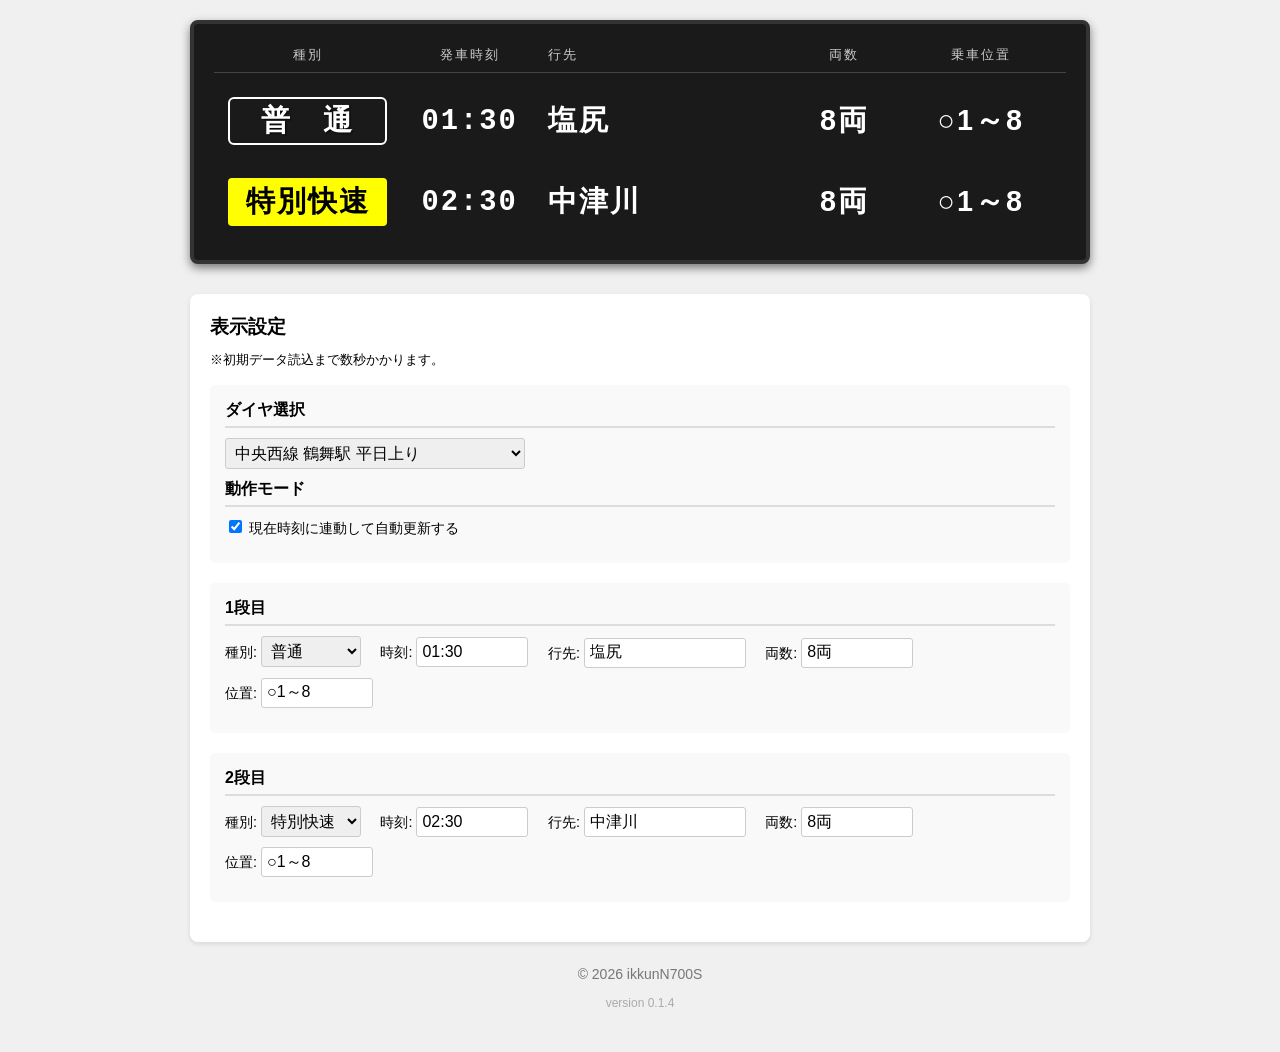
==== index.html @ a9fba711 "ファビコン追加" ====
<!DOCTYPE html>
<html lang="ja">
<head>
    <meta charset="UTF-8">
    <meta name="viewport" content="width=900">
    <link rel="icon" type="image/svg+xml" href="./images/favicon/favicon.svg">
    <link rel="apple-touch-icon" sizes="180x180" href="./images/favicon/apple-touch-icon-180x180.png">
    <link rel="icon" type="image/png" sizes="256x256" href="./images/favicon/android-chrome-256x256.png">
    <title>駅ホーム発車標シミュレータ</title>
    <link rel="stylesheet" href="style.css">
</head>
<body>
    <div class="container">
        <div class="display-board">
            <div class="board-header">
                <span class="col-type">種別</span>
                <span class="col-time">発車時刻</span>
                <span class="col-dest">行先</span>
                <span class="col-cars">両数</span>
                <span class="col-pos">乗車位置</span>
            </div>
            
            <div class="board-row">
                <span class="col-type"><div id="disp-type-1" class="type-box"></div></span>
                <span class="col-time" id="disp-time-1"></span>
                <span class="col-dest">
                    <span id="disp-dest-1" class="dest-text"></span>
                </span>
                <span class="col-cars" id="disp-cars-1"></span>
                <span class="col-pos" id="disp-pos-1"></span>
            </div>

            <div class="board-row">
                <span class="col-type"><div id="disp-type-2" class="type-box"></div></span>
                <span class="col-time" id="disp-time-2"></span>
                <span class="col-dest">
                    <span id="disp-dest-2" class="dest-text"></span>
                </span>
                <span class="col-cars" id="disp-cars-2"></span>
                <span class="col-pos" id="disp-pos-2"></span>
            </div>
        </div>

        <div class="controls">
            <h3>表示設定</h3>
            <p><small>※初期データ読込まで数秒かかります。</small></p>
            
            <div class="control-row">
                <h4>ダイヤ選択</h4>
                <select id="schedule-selector">
                    <option value="chuo_nagoya_weekday_d">中央西線 名古屋駅 平日下り</option>
                    <option value="chuo_nagoya_holiday_d">中央西線 名古屋駅 休日下り</option>
                    <option value="chuo_tsurumai_weekday_d">中央西線 鶴舞駅 平日下り</option>
                    <option value="chuo_tsurumai_holiday_d">中央西線 鶴舞駅 休日下り</option>
                    <option value="chuo_tsurumai_weekday_u" selected>中央西線 鶴舞駅 平日上り</option>
                    <option value="chuo_tsurumai_holiday_u">中央西線 鶴舞駅 休日上り</option>
                    <option value="subway_tsurumai_weekday_t">地下鉄 鶴舞駅 平日 豊田市方面</option>
                    <option value="subway_tsurumai_holiday_t">地下鉄 鶴舞駅 休日 豊田市方面</option>
                    <option value="subway_shiogama_weekday_k">地下鉄 塩釜口駅 平日 上小田井方面</option>
                    <option value="subway_shiogama_holiday_k">地下鉄 塩釜口駅 休日 上小田井方面</option>
                </select>

                <h4>動作モード</h4>
                <label>
                    <input type="checkbox" id="auto-update-toggle" checked>
                    現在時刻に連動して自動更新する
                </label>
            </div>

            <div class="control-row">
                <h4>1段目</h4>
                <label>種別: 
                    <select id="input-type-1">
                        <option value="local">普通</option>
                        <option value="semirapid">区間快速</option>
                        <option value="rapid">快速</option>
                        <option value="newrapid">新快速</option>
                        <option value="specialrapid">特別快速</option>
                    </select>
                </label>
                <label>時刻: <input type="text" id="input-time-1" value=""></label>
                <label>行先: <input type="text" id="input-dest-1" value=""></label>
                <label>両数: <input type="text" id="input-cars-1" value=""></label>
                <label>位置: <input type="text" id="input-pos-1" value=""></label>
            </div>

            <div class="control-row">
                <h4>2段目</h4>
                <label>種別: 
                    <select id="input-type-2">
                        <option value="local">普通</option>
                        <option value="semirapid">区間快速</option>
                        <option value="rapid">快速</option>
                        <option value="newrapid">新快速</option>
                        <option value="specialrapid">特別快速</option>
                    </select>
                </label>
                <label>時刻: <input type="text" id="input-time-2" value=""></label>
                <label>行先: <input type="text" id="input-dest-2" value=""></label>
                <label>両数: <input type="text" id="input-cars-2" value=""></label>
                <label>位置: <input type="text" id="input-pos-2" value=""></label>
            </div>
        </div>
    </div>

    <footer>
        <p>&copy; 2026 ikkunN700S</p>
        <p id="site-version"></p>
    </footer>

    <script src="script.js"></script>
    <script src="version.js"></script>
</body>
</html>
---- style.css ----
body {
    font-family: "Hiragino Kaku Gothic ProN", "Meiryo", sans-serif;
    background-color: #f0f0f0;
    margin: 0;
    padding: 20px;
}

.container {
    width: 900px;
    margin: 0 auto;
}

/* 発車標ディスプレイのスタイル */
.display-board {
    background-color: #1a1a1a;
    color: #ffffff;
    padding: 15px 20px;
    border-radius: 8px;
    border: 4px solid #333;
    box-shadow: 0 4px 10px rgba(0, 0, 0, 0.5);
    margin-bottom: 30px;
    letter-spacing: 2px;
}

/* ヘッダーとデータ行の共通グリッドレイアウト */
.board-header,
.board-row {
    display: flex;
    align-items: center;
    padding: 8px 0;
}

.board-header {
    font-size: 0.8rem;
    color: #cccccc;
    border-bottom: 1px solid #444;
    margin-bottom: 10px;
}

.board-row {
    font-size: 1.8rem;
    font-weight: bold;
    margin-bottom: 5px;
    padding: 8px 0;
    height: 60px;
    /* 高さを固定 */
}

/* 行先カラムの設定 */
.col-dest {
    width: 30%;
    text-align: left;
    padding: 0 10px;
    box-sizing: border-box;
    overflow: hidden;
    /* はみ出しを隠す */
    white-space: nowrap;
    /* 改行禁止 */
    display: flex;
    align-items: center;
}

/* 駅名テキスト自体 */
.dest-text {
    display: inline-block;
    white-space: nowrap;
    transform-origin: left center;
    /* 左端を基準に縮小 */
    transition: transform 0.1s ease-out;
    /* 変化を少し滑らかに */
}

/* その他のカラム幅（微調整） */
.col-type {
    width: 22%;
    text-align: center;
}

.col-time {
    width: 16%;
    text-align: center;
    font-family: monospace;
}

.col-cars {
    width: 12%;
    text-align: center;
}

.col-pos {
    width: 20%;
    text-align: center;
}

/* 種別ボックスのスタイル */
.type-box {
    display: inline-block;
    padding: 2px 10px;
    width: 85%;
    text-shadow: 1px 1px 2px rgba(0, 0, 0, 0.8);
    text-align: center;
    box-sizing: border-box; /* 枠線を含めて幅を計算させる（ガタつき防止） */
    border: 2px solid transparent; /* 普段は透明な枠線を確保しておく（ガタつき防止） */
    border-radius: 4px; /* 基本の角丸 */
}

/* 種別ごとの背景色（JR東海準拠の近似色） */
/* 普通: 灰 */
.type-local {
    background-color: #1a1a1a;
    color: #fff;
    border-color: #ffffff; /* 白の枠線を表示 */
    border-radius: 6px; /* 普通だけ少し角丸を強めにする */
}

/* 区間快速: 緑 */
.type-semirapid {
    background-color: #00cc44;
    color: #fff;
}

/* 快速: 青 */
.type-rapid {
    background-color: #0052cc;
    color: #fff;
}

/* 新快速: オレンジ */
.type-newrapid {
    background-color: #ff4400;
    color: #fff;
}

/* 特別快速: 黄色 */
.type-specialrapid {
    background-color: #ffff00ff;
    color: #000;
    text-shadow: none;
}


/* 入力フォームのスタイル */
.controls {
    background-color: #ffffff;
    padding: 20px;
    border-radius: 8px;
    box-shadow: 0 2px 5px rgba(0, 0, 0, 0.1);
}

.controls h3 {
    margin-top: 0;
    margin-bottom: 10px;
}

.controls p {
    margin-top: 0;
}

.control-row {
    margin-bottom: 20px;
    padding: 15px;
    background-color: #f9f9f9;
    border-radius: 5px;
}

.control-row h4 {
    margin-top: 0;
    margin-bottom: 10px;
    border-bottom: 2px solid #ddd;
    padding-bottom: 5px;
}

label {
    display: inline-block;
    margin-right: 15px;
    margin-bottom: 10px;
    font-size: 0.9rem;
}

input[type="text"],
select {
    padding: 5px;
    font-size: 1rem;
    border: 1px solid #ccc;
    border-radius: 3px;
    width: 100px;
}

#schedule-selector {
    width: 300px;
    margin-bottom: 10px;
}

input[id^="input-dest"] {
    width: 150px;
}

footer {
    text-align: center;
    padding: 10px;
    font-size: 14px;
    color: #777;
}

footer #site-version {
    font-size: 12px;
    color: #aaa;
    margin-top: 4px;
}
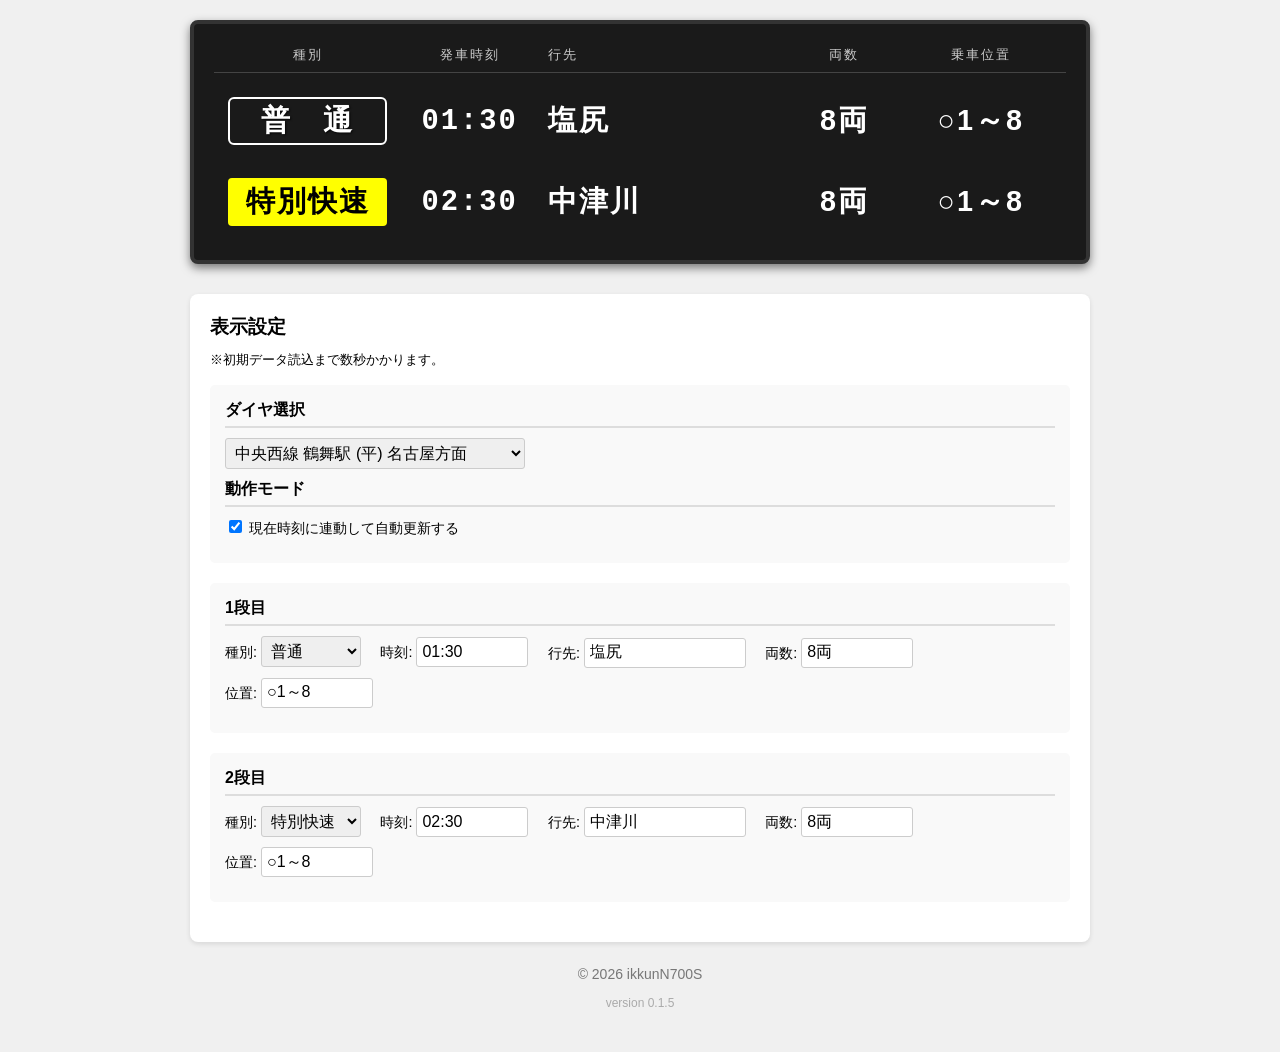
==== commit 66873ca2: "中央線金山対応、ダイアログ表示改善" ====
--- a/index.html
+++ b/index.html
@@ -48,16 +48,22 @@
             <div class="control-row">
                 <h4>ダイヤ選択</h4>
                 <select id="schedule-selector">
-                    <option value="chuo_nagoya_weekday_d">中央西線 名古屋駅 平日下り</option>
-                    <option value="chuo_nagoya_holiday_d">中央西線 名古屋駅 休日下り</option>
-                    <option value="chuo_tsurumai_weekday_d">中央西線 鶴舞駅 平日下り</option>
-                    <option value="chuo_tsurumai_holiday_d">中央西線 鶴舞駅 休日下り</option>
-                    <option value="chuo_tsurumai_weekday_u" selected>中央西線 鶴舞駅 平日上り</option>
-                    <option value="chuo_tsurumai_holiday_u">中央西線 鶴舞駅 休日上り</option>
-                    <option value="subway_tsurumai_weekday_t">地下鉄 鶴舞駅 平日 豊田市方面</option>
-                    <option value="subway_tsurumai_holiday_t">地下鉄 鶴舞駅 休日 豊田市方面</option>
-                    <option value="subway_shiogama_weekday_k">地下鉄 塩釜口駅 平日 上小田井方面</option>
-                    <option value="subway_shiogama_holiday_k">地下鉄 塩釜口駅 休日 上小田井方面</option>
+                    <option value="chuo_nagoya_weekday_d">中央西線 名古屋駅 (平) 中津川方面</option>
+                    <option value="chuo_nagoya_holiday_d">中央西線 名古屋駅 (休) 中津川方面</option>
+
+                    <option value="chuo_kanayama_weekday_d">中央西線 金山駅 (平) 中津川方面</option>
+                    <option value="chuo_kanayama_holiday_d">中央西線 金山駅 (休) 中津川方面</option>
+
+                    <option value="chuo_tsurumai_weekday_d">中央西線 鶴舞駅 (平) 中津川方面</option>
+                    <option value="chuo_tsurumai_holiday_d">中央西線 鶴舞駅 (休) 中津川方面</option>
+                    <option value="chuo_tsurumai_weekday_u" selected>中央西線 鶴舞駅 (平) 名古屋方面</option>
+                    <option value="chuo_tsurumai_holiday_u">中央西線 鶴舞駅 (休) 名古屋方面</option>
+
+                    <option value="subway_tsurumai_weekday_t">地下鉄 鶴舞駅 (平) 豊田市方面</option>
+                    <option value="subway_tsurumai_holiday_t">地下鉄 鶴舞駅 (休) 豊田市方面</option>
+
+                    <option value="subway_shiogama_weekday_k">地下鉄 塩釜口駅 (平) 上小田井方面</option>
+                    <option value="subway_shiogama_holiday_k">地下鉄 塩釜口駅 (休) 上小田井方面</option>
                 </select>
 
                 <h4>動作モード</h4>
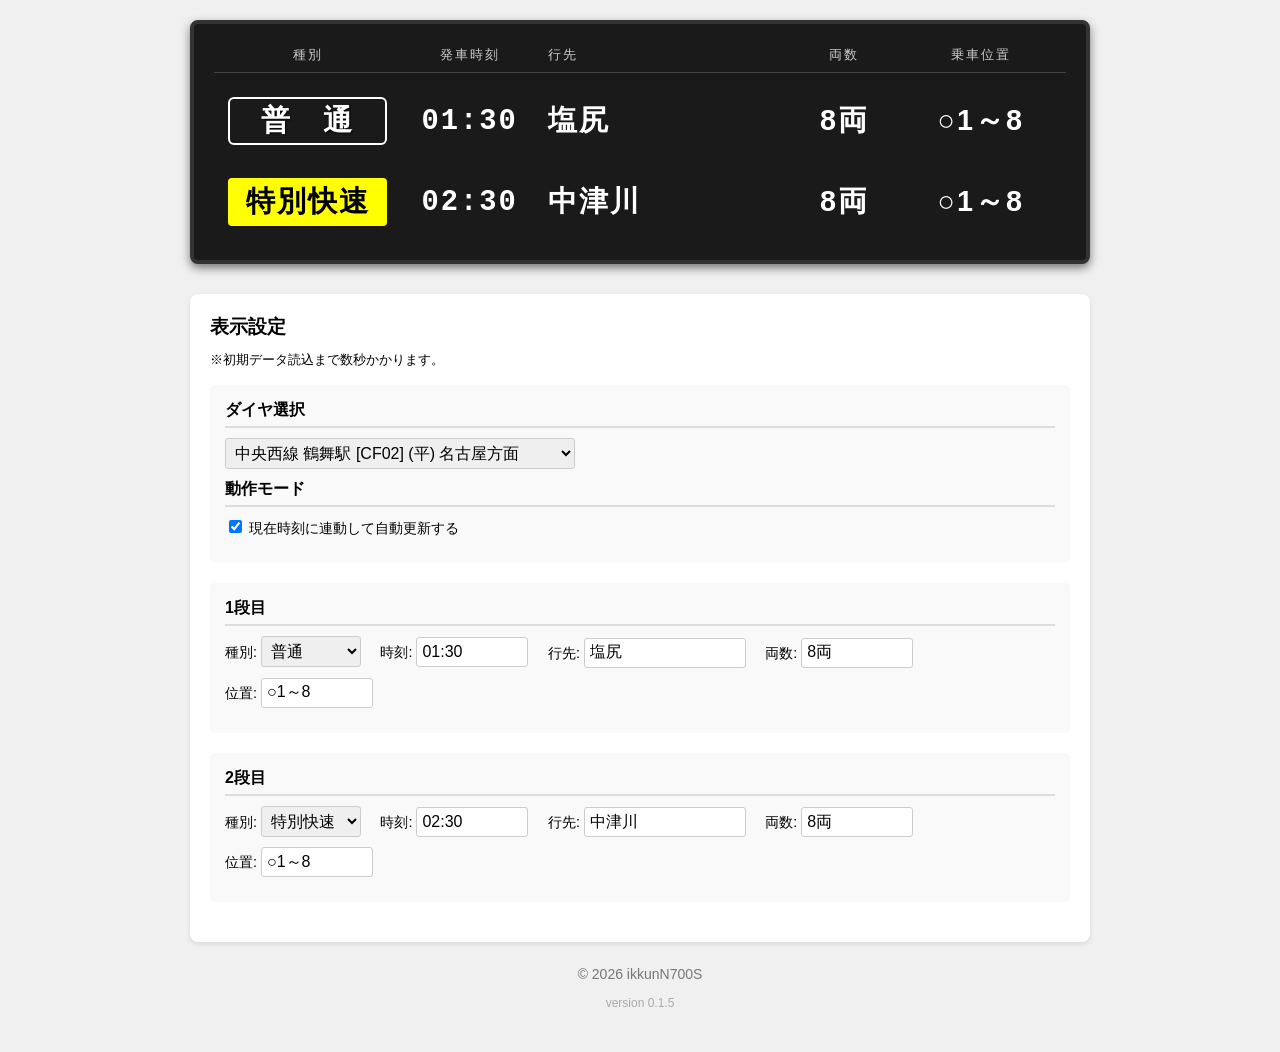
==== commit a72e0e8b: "駅コード追加" ====
--- a/index.html
+++ b/index.html
@@ -48,22 +48,22 @@
             <div class="control-row">
                 <h4>ダイヤ選択</h4>
                 <select id="schedule-selector">
-                    <option value="chuo_nagoya_weekday_d">中央西線 名古屋駅 (平) 中津川方面</option>
-                    <option value="chuo_nagoya_holiday_d">中央西線 名古屋駅 (休) 中津川方面</option>
+                    <option value="chuo_nagoya_weekday_d">中央西線 名古屋駅 [CF00] (平) 中津川方面</option>
+                    <option value="chuo_nagoya_holiday_d">中央西線 名古屋駅 [CF00] (休) 中津川方面</option>
 
-                    <option value="chuo_kanayama_weekday_d">中央西線 金山駅 (平) 中津川方面</option>
-                    <option value="chuo_kanayama_holiday_d">中央西線 金山駅 (休) 中津川方面</option>
+                    <option value="chuo_kanayama_weekday_d">中央西線 金山駅 [CF01] (平) 中津川方面</option>
+                    <option value="chuo_kanayama_holiday_d">中央西線 金山駅 [CF01] (休) 中津川方面</option>
 
-                    <option value="chuo_tsurumai_weekday_d">中央西線 鶴舞駅 (平) 中津川方面</option>
-                    <option value="chuo_tsurumai_holiday_d">中央西線 鶴舞駅 (休) 中津川方面</option>
-                    <option value="chuo_tsurumai_weekday_u" selected>中央西線 鶴舞駅 (平) 名古屋方面</option>
-                    <option value="chuo_tsurumai_holiday_u">中央西線 鶴舞駅 (休) 名古屋方面</option>
+                    <option value="chuo_tsurumai_weekday_d">中央西線 鶴舞駅 [CF02] (平) 中津川方面</option>
+                    <option value="chuo_tsurumai_holiday_d">中央西線 鶴舞駅 [CF02] (休) 中津川方面</option>
+                    <option value="chuo_tsurumai_weekday_u" selected>中央西線 鶴舞駅 [CF02] (平) 名古屋方面</option>
+                    <option value="chuo_tsurumai_holiday_u">中央西線 鶴舞駅 [CF02] (休) 名古屋方面</option>
 
-                    <option value="subway_tsurumai_weekday_t">地下鉄 鶴舞駅 (平) 豊田市方面</option>
-                    <option value="subway_tsurumai_holiday_t">地下鉄 鶴舞駅 (休) 豊田市方面</option>
+                    <option value="subway_tsurumai_weekday_t">地下鉄 鶴舞駅 [T10] (平) 豊田市方面</option>
+                    <option value="subway_tsurumai_holiday_t">地下鉄 鶴舞駅 [T10] (休) 豊田市方面</option>
 
-                    <option value="subway_shiogama_weekday_k">地下鉄 塩釜口駅 (平) 上小田井方面</option>
-                    <option value="subway_shiogama_holiday_k">地下鉄 塩釜口駅 (休) 上小田井方面</option>
+                    <option value="subway_shiogama_weekday_k">地下鉄 塩釜口駅 [T16] (平) 上小田井方面</option>
+                    <option value="subway_shiogama_holiday_k">地下鉄 塩釜口駅 [T16] (休) 上小田井方面</option>
                 </select>
 
                 <h4>動作モード</h4>
--- a/style.css
+++ b/style.css
@@ -187,7 +187,7 @@
 }
 
 #schedule-selector {
-    width: 300px;
+    width: 350px;
     margin-bottom: 10px;
 }
 
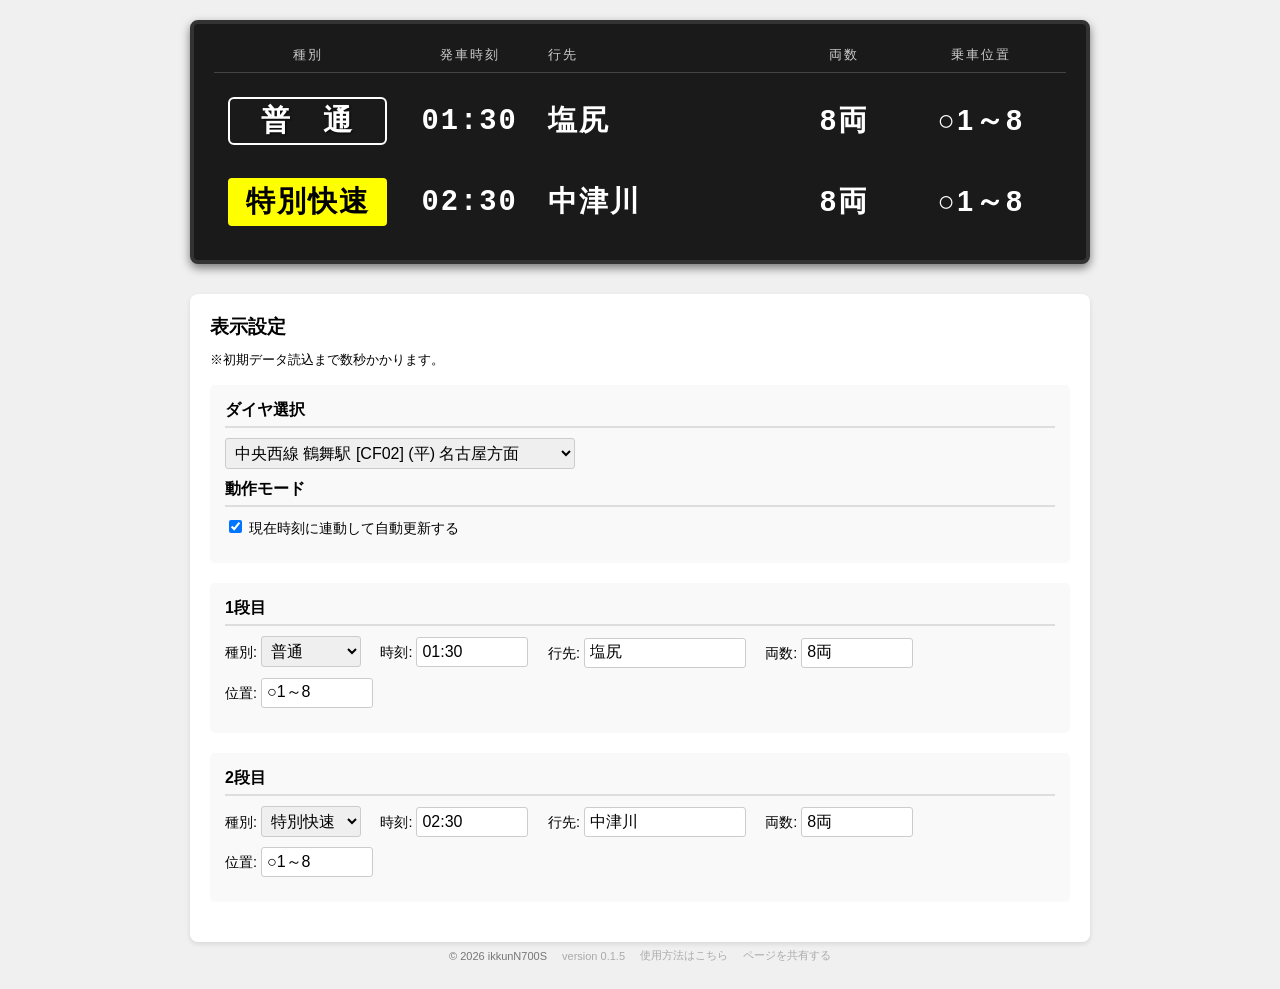
==== commit c63d6bf7: "フッター追加" ====
--- a/index.html
+++ b/index.html
@@ -48,6 +48,13 @@
             <div class="control-row">
                 <h4>ダイヤ選択</h4>
                 <select id="schedule-selector">
+                    <option value="tokaido_kanayama_weekday_d">東海道線 金山駅 [CA66] (平) 大垣方面</option>
+                    <option value="tokaido_kanayama_holiday_d">東海道線 金山駅 [CA66] (休) 大垣方面</option>
+                    <!--
+                    <option value="tokaido_kanayama_weekday_u">東海道線 金山駅 [CA66] (平) 豊橋方面</option>
+                    <option value="tokaido_kanayama_holiday_u">東海道線 金山駅 [CA66] (休) 豊橋方面</option>
+                    -->
+
                     <option value="chuo_nagoya_weekday_d">中央西線 名古屋駅 [CF00] (平) 中津川方面</option>
                     <option value="chuo_nagoya_holiday_d">中央西線 名古屋駅 [CF00] (休) 中津川方面</option>
 
@@ -112,9 +119,12 @@
     <footer>
         <p>&copy; 2026 ikkunN700S</p>
         <p id="site-version"></p>
+        <a href="https://github.com/ikkunN700S/train-station-lcd#%E9%A7%85%E3%83%9B%E3%83%BC%E3%83%A0%E7%99%BA%E8%BB%8A%E6%A8%99%E3%82%B7%E3%83%9F%E3%83%A5%E3%83%AC%E3%83%BC%E3%82%BF" target="_blank" rel="noopener noreferrer" class="footer-link">使用方法はこちら</a>
+        <a href="" id="share-link" class="footer-link">ページを共有する</a>
     </footer>
 
     <script src="script.js"></script>
     <script src="version.js"></script>
+    <script src="sharelink.js"></script>
 </body>
 </html>
--- a/style.css
+++ b/style.css
@@ -197,13 +197,31 @@
 
 footer {
     text-align: center;
-    padding: 10px;
-    font-size: 14px;
+    padding: 6px 10px;
+    font-size: 11px;
     color: #777;
+
+    display: flex;
+    flex-wrap: wrap;
+    justify-content: center;
+    align-items: center;
+    gap: 15px;
+}
+
+footer p {
+    margin: 0;
 }
 
 footer #site-version {
-    font-size: 12px;
     color: #aaa;
-    margin-top: 4px;
+}
+
+footer .footer-link {
+    color: #aaa;
+    text-decoration: none;
+}
+
+footer .footer-link:hover {
+    color: #333;
+    text-decoration: underline;
 }
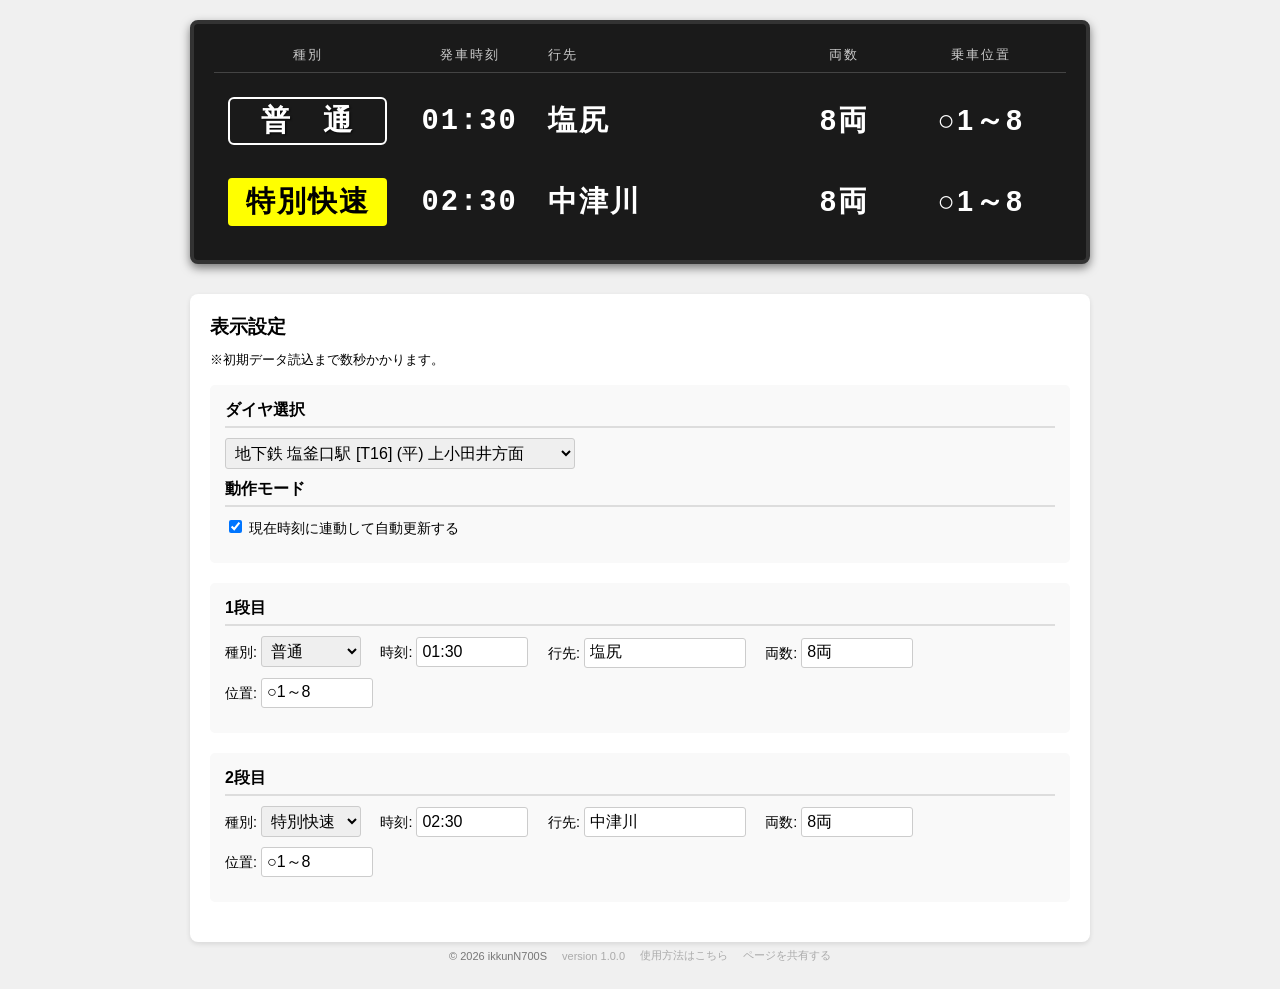
==== commit 25b298e8: "デフォルト表示変更" ====
--- a/index.html
+++ b/index.html
@@ -50,10 +50,8 @@
                 <select id="schedule-selector">
                     <option value="tokaido_kanayama_weekday_d">東海道線 金山駅 [CA66] (平) 大垣方面</option>
                     <option value="tokaido_kanayama_holiday_d">東海道線 金山駅 [CA66] (休) 大垣方面</option>
-                    <!--
                     <option value="tokaido_kanayama_weekday_u">東海道線 金山駅 [CA66] (平) 豊橋方面</option>
                     <option value="tokaido_kanayama_holiday_u">東海道線 金山駅 [CA66] (休) 豊橋方面</option>
-                    -->
 
                     <option value="chuo_nagoya_weekday_d">中央西線 名古屋駅 [CF00] (平) 中津川方面</option>
                     <option value="chuo_nagoya_holiday_d">中央西線 名古屋駅 [CF00] (休) 中津川方面</option>
@@ -63,13 +61,13 @@
 
                     <option value="chuo_tsurumai_weekday_d">中央西線 鶴舞駅 [CF02] (平) 中津川方面</option>
                     <option value="chuo_tsurumai_holiday_d">中央西線 鶴舞駅 [CF02] (休) 中津川方面</option>
-                    <option value="chuo_tsurumai_weekday_u" selected>中央西線 鶴舞駅 [CF02] (平) 名古屋方面</option>
+                    <option value="chuo_tsurumai_weekday_u">中央西線 鶴舞駅 [CF02] (平) 名古屋方面</option>
                     <option value="chuo_tsurumai_holiday_u">中央西線 鶴舞駅 [CF02] (休) 名古屋方面</option>
 
                     <option value="subway_tsurumai_weekday_t">地下鉄 鶴舞駅 [T10] (平) 豊田市方面</option>
                     <option value="subway_tsurumai_holiday_t">地下鉄 鶴舞駅 [T10] (休) 豊田市方面</option>
 
-                    <option value="subway_shiogama_weekday_k">地下鉄 塩釜口駅 [T16] (平) 上小田井方面</option>
+                    <option value="subway_shiogama_weekday_k" selected>地下鉄 塩釜口駅 [T16] (平) 上小田井方面</option>
                     <option value="subway_shiogama_holiday_k">地下鉄 塩釜口駅 [T16] (休) 上小田井方面</option>
                 </select>
 
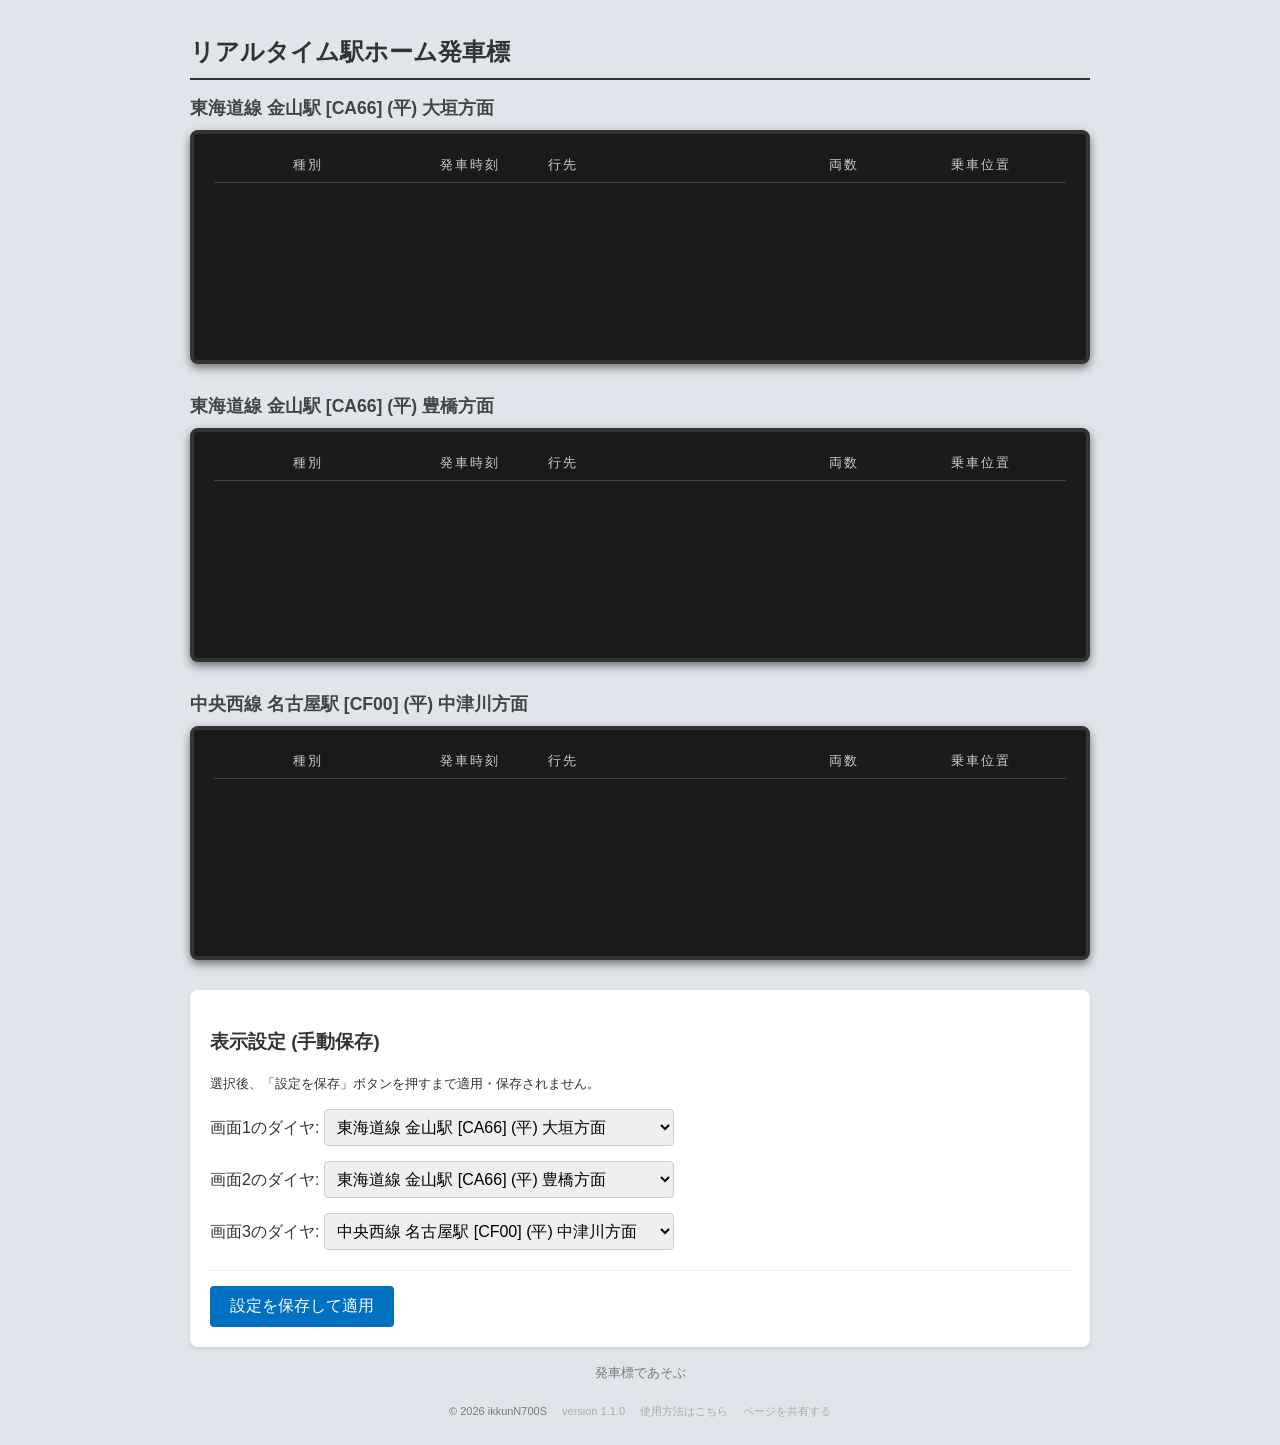
==== commit bd15c997: "メインページ変更" ====
--- a/index.html
+++ b/index.html
@@ -6,112 +6,125 @@
     <link rel="icon" type="image/svg+xml" href="./images/favicon/favicon.svg">
     <link rel="apple-touch-icon" sizes="180x180" href="./images/favicon/apple-touch-icon-180x180.png">
     <link rel="icon" type="image/png" sizes="256x256" href="./images/favicon/android-chrome-256x256.png">
-    <title>駅ホーム発車標シミュレータ</title>
-    <link rel="stylesheet" href="style.css">
-</head>
+    <title>リアルタイム駅ホーム発車標</title>
+    <link rel="stylesheet" href="./css/sub.css">
+    </head>
 <body>
     <div class="container">
-        <div class="display-board">
-            <div class="board-header">
-                <span class="col-type">種別</span>
-                <span class="col-time">発車時刻</span>
-                <span class="col-dest">行先</span>
-                <span class="col-cars">両数</span>
-                <span class="col-pos">乗車位置</span>
-            </div>
-            
-            <div class="board-row">
-                <span class="col-type"><div id="disp-type-1" class="type-box"></div></span>
-                <span class="col-time" id="disp-time-1"></span>
-                <span class="col-dest">
-                    <span id="disp-dest-1" class="dest-text"></span>
-                </span>
-                <span class="col-cars" id="disp-cars-1"></span>
-                <span class="col-pos" id="disp-pos-1"></span>
+        <h1>リアルタイム駅ホーム発車標</h1>
+
+        <div class="boards-wrapper">
+            <div class="board-section">
+                <h2 class="board-title" id="board-title-1">画面1</h2>
+                <div class="display-board" id="board-1">
+                    <div class="board-header">
+                        <span class="col-type">種別</span>
+                        <span class="col-time">発車時刻</span>
+                        <span class="col-dest">行先</span>
+                        <span class="col-cars">両数</span>
+                        <span class="col-pos">乗車位置</span>
+                    </div>
+                    <div class="board-row">
+                        <span class="col-type"><div id="disp-type-1-1" class="type-box"></div></span>
+                        <span class="col-time" id="disp-time-1-1"></span>
+                        <span class="col-dest"><span id="disp-dest-1-1" class="dest-text"></span></span>
+                        <span class="col-cars" id="disp-cars-1-1"></span>
+                        <span class="col-pos" id="disp-pos-1-1"></span>
+                    </div>
+                    <div class="board-row">
+                        <span class="col-type"><div id="disp-type-1-2" class="type-box"></div></span>
+                        <span class="col-time" id="disp-time-1-2"></span>
+                        <span class="col-dest"><span id="disp-dest-1-2" class="dest-text"></span></span>
+                        <span class="col-cars" id="disp-cars-1-2"></span>
+                        <span class="col-pos" id="disp-pos-1-2"></span>
+                    </div>
+                </div>
             </div>
 
-            <div class="board-row">
-                <span class="col-type"><div id="disp-type-2" class="type-box"></div></span>
-                <span class="col-time" id="disp-time-2"></span>
-                <span class="col-dest">
-                    <span id="disp-dest-2" class="dest-text"></span>
-                </span>
-                <span class="col-cars" id="disp-cars-2"></span>
-                <span class="col-pos" id="disp-pos-2"></span>
+            <div class="board-section">
+                <h2 class="board-title" id="board-title-2">画面2</h2>
+                <div class="display-board" id="board-2">
+                    <div class="board-header">
+                        <span class="col-type">種別</span>
+                        <span class="col-time">発車時刻</span>
+                        <span class="col-dest">行先</span>
+                        <span class="col-cars">両数</span>
+                        <span class="col-pos">乗車位置</span>
+                    </div>
+                    <div class="board-row">
+                        <span class="col-type"><div id="disp-type-2-1" class="type-box"></div></span>
+                        <span class="col-time" id="disp-time-2-1"></span>
+                        <span class="col-dest"><span id="disp-dest-2-1" class="dest-text"></span></span>
+                        <span class="col-cars" id="disp-cars-2-1"></span>
+                        <span class="col-pos" id="disp-pos-2-1"></span>
+                    </div>
+                    <div class="board-row">
+                        <span class="col-type"><div id="disp-type-2-2" class="type-box"></div></span>
+                        <span class="col-time" id="disp-time-2-2"></span>
+                        <span class="col-dest"><span id="disp-dest-2-2" class="dest-text"></span></span>
+                        <span class="col-cars" id="disp-cars-2-2"></span>
+                        <span class="col-pos" id="disp-pos-2-2"></span>
+                    </div>
+                </div>
+            </div>
+
+            <div class="board-section">
+                <h2 class="board-title" id="board-title-3">画面3</h2>
+                <div class="display-board" id="board-3">
+                    <div class="board-header">
+                        <span class="col-type">種別</span>
+                        <span class="col-time">発車時刻</span>
+                        <span class="col-dest">行先</span>
+                        <span class="col-cars">両数</span>
+                        <span class="col-pos">乗車位置</span>
+                    </div>
+                    <div class="board-row">
+                        <span class="col-type"><div id="disp-type-3-1" class="type-box"></div></span>
+                        <span class="col-time" id="disp-time-3-1"></span>
+                        <span class="col-dest"><span id="disp-dest-3-1" class="dest-text"></span></span>
+                        <span class="col-cars" id="disp-cars-3-1"></span>
+                        <span class="col-pos" id="disp-pos-3-1"></span>
+                    </div>
+                    <div class="board-row">
+                        <span class="col-type"><div id="disp-type-3-2" class="type-box"></div></span>
+                        <span class="col-time" id="disp-time-3-2"></span>
+                        <span class="col-dest"><span id="disp-dest-3-2" class="dest-text"></span></span>
+                        <span class="col-cars" id="disp-cars-3-2"></span>
+                        <span class="col-pos" id="disp-pos-3-2"></span>
+                    </div>
+                </div>
             </div>
         </div>
 
         <div class="controls">
-            <h3>表示設定</h3>
-            <p><small>※初期データ読込まで数秒かかります。</small></p>
+            <h3>表示設定 (手動保存)</h3>
+            <p><small>選択後、「設定を保存」ボタンを押すまで適用・保存されません。</small></p>
             
             <div class="control-row">
-                <h4>ダイヤ選択</h4>
-                <select id="schedule-selector">
-                    <option value="tokaido_kanayama_weekday_d">東海道線 金山駅 [CA66] (平) 大垣方面</option>
-                    <option value="tokaido_kanayama_holiday_d">東海道線 金山駅 [CA66] (休) 大垣方面</option>
-                    <option value="tokaido_kanayama_weekday_u">東海道線 金山駅 [CA66] (平) 豊橋方面</option>
-                    <option value="tokaido_kanayama_holiday_u">東海道線 金山駅 [CA66] (休) 豊橋方面</option>
-
-                    <option value="chuo_nagoya_weekday_d">中央西線 名古屋駅 [CF00] (平) 中津川方面</option>
-                    <option value="chuo_nagoya_holiday_d">中央西線 名古屋駅 [CF00] (休) 中津川方面</option>
-
-                    <option value="chuo_kanayama_weekday_d">中央西線 金山駅 [CF01] (平) 中津川方面</option>
-                    <option value="chuo_kanayama_holiday_d">中央西線 金山駅 [CF01] (休) 中津川方面</option>
-
-                    <option value="chuo_tsurumai_weekday_d">中央西線 鶴舞駅 [CF02] (平) 中津川方面</option>
-                    <option value="chuo_tsurumai_holiday_d">中央西線 鶴舞駅 [CF02] (休) 中津川方面</option>
-                    <option value="chuo_tsurumai_weekday_u">中央西線 鶴舞駅 [CF02] (平) 名古屋方面</option>
-                    <option value="chuo_tsurumai_holiday_u">中央西線 鶴舞駅 [CF02] (休) 名古屋方面</option>
-
-                    <option value="subway_tsurumai_weekday_t">地下鉄 鶴舞駅 [T10] (平) 豊田市方面</option>
-                    <option value="subway_tsurumai_holiday_t">地下鉄 鶴舞駅 [T10] (休) 豊田市方面</option>
-
-                    <option value="subway_shiogama_weekday_k" selected>地下鉄 塩釜口駅 [T16] (平) 上小田井方面</option>
-                    <option value="subway_shiogama_holiday_k">地下鉄 塩釜口駅 [T16] (休) 上小田井方面</option>
-                </select>
-
-                <h4>動作モード</h4>
-                <label>
-                    <input type="checkbox" id="auto-update-toggle" checked>
-                    現在時刻に連動して自動更新する
+                <label>画面1のダイヤ: 
+                    <select class="schedule-select" id="select-board-1"></select>
                 </label>
             </div>
 
             <div class="control-row">
-                <h4>1段目</h4>
-                <label>種別: 
-                    <select id="input-type-1">
-                        <option value="local">普通</option>
-                        <option value="semirapid">区間快速</option>
-                        <option value="rapid">快速</option>
-                        <option value="newrapid">新快速</option>
-                        <option value="specialrapid">特別快速</option>
-                    </select>
+                <label>画面2のダイヤ: 
+                    <select class="schedule-select" id="select-board-2"></select>
                 </label>
-                <label>時刻: <input type="text" id="input-time-1" value=""></label>
-                <label>行先: <input type="text" id="input-dest-1" value=""></label>
-                <label>両数: <input type="text" id="input-cars-1" value=""></label>
-                <label>位置: <input type="text" id="input-pos-1" value=""></label>
             </div>
 
             <div class="control-row">
-                <h4>2段目</h4>
-                <label>種別: 
-                    <select id="input-type-2">
-                        <option value="local">普通</option>
-                        <option value="semirapid">区間快速</option>
-                        <option value="rapid">快速</option>
-                        <option value="newrapid">新快速</option>
-                        <option value="specialrapid">特別快速</option>
-                    </select>
+                <label>画面3のダイヤ: 
+                    <select class="schedule-select" id="select-board-3"></select>
                 </label>
-                <label>時刻: <input type="text" id="input-time-2" value=""></label>
-                <label>行先: <input type="text" id="input-dest-2" value=""></label>
-                <label>両数: <input type="text" id="input-cars-2" value=""></label>
-                <label>位置: <input type="text" id="input-pos-2" value=""></label>
+            </div>
+
+            <div class="save-actions">
+                <button id="btn-save" class="btn-primary">設定を保存して適用</button>
+                <span id="save-message" class="msg-hidden">保存しました！</span>
             </div>
         </div>
+
+        <p><small><div class="link"><a href="./play.html" class="home-link">発車標であそぶ</a></div></small></p>
     </div>
 
     <footer>
@@ -121,8 +134,9 @@
         <a href="" id="share-link" class="footer-link">ページを共有する</a>
     </footer>
 
-    <script src="script.js"></script>
-    <script src="version.js"></script>
-    <script src="sharelink.js"></script>
+    <script src="./js/config.js"></script>
+    <script src="./js/sub.js"></script>
+    <script src="./js/version.js"></script>
+    <script src="./js/sharelink.js"></script>
 </body>
 </html>
--- a/css/sub.css
+++ b/css/sub.css
@@ -0,0 +1,204 @@
+body {
+    font-family: "Hiragino Kaku Gothic ProN", "Meiryo", sans-serif;
+    background-color: #e0e5ec;
+    margin: 0;
+    padding: 20px;
+    color: #333;
+}
+
+.container {
+    width: 900px;
+    margin: 0 auto;
+}
+
+h1 {
+    font-size: 1.5rem;
+    border-bottom: 2px solid #333;
+    padding-bottom: 10px;
+}
+
+/* 発車標エリアのレイアウト */
+.boards-wrapper {
+    display: flex;
+    flex-direction: column;
+    gap: 30px;
+    margin-bottom: 30px;
+}
+
+.board-title {
+    font-size: 1.1rem;
+    margin: 0 0 10px 0;
+    color: #444;
+}
+
+/* 発車標ディスプレイ (前回のものを流用・調整) */
+.display-board {
+    background-color: #1a1a1a;
+    color: #ffffff;
+    padding: 15px 20px;
+    border-radius: 8px;
+    border: 4px solid #333;
+    box-shadow: 0 4px 10px rgba(0,0,0,0.5);
+    letter-spacing: 2px;
+}
+
+.board-header {
+    display: flex;
+    align-items: center;
+    padding: 8px 0;
+    font-size: 0.8rem;
+    color: #cccccc;
+    border-bottom: 1px solid #444;
+    margin-bottom: 10px;
+}
+
+.board-row {
+    display: flex;
+    align-items: center;
+    padding: 8px 0;
+    font-size: 1.8rem;
+    font-weight: bold;
+    height: 60px;
+}
+
+.col-type { width: 22%; text-align: center; }
+.col-time { width: 16%; text-align: center; font-family: monospace; }
+.col-dest {
+    width: 30%;
+    text-align: left;
+    padding: 0 10px;
+    box-sizing: border-box;
+    overflow: hidden;
+    white-space: nowrap;
+    display: flex;
+    align-items: center;
+}
+.col-cars { width: 12%; text-align: center; }
+.col-pos  { width: 20%; text-align: center; }
+
+.dest-text {
+    display: inline-block;
+    white-space: nowrap;
+    transform-origin: left center;
+}
+
+.type-box {
+    display: inline-block;
+    padding: 2px 10px;
+    width: 85%;
+    text-align: center;
+    box-sizing: border-box;
+    border: 2px solid transparent;
+    border-radius: 4px;
+}
+
+.type-box:empty { display: none; }
+
+.type-local { background-color: #1a1a1a; color: #ffffff; border-color: #ffffff; border-radius: 6px;}
+.type-semirapid { background-color: #00b050; color: #fff; }
+.type-rapid { background-color: #0070c0; color: #fff; }
+.type-newrapid { background-color: #ff9900; color: #fff; }
+.type-specialrapid { background-color: #ffcc00; color: #000; text-shadow: none; }
+
+/* コントロールパネル */
+.controls {
+    background-color: #ffffff;
+    padding: 20px;
+    border-radius: 8px;
+    box-shadow: 0 2px 5px rgba(0,0,0,0.1);
+}
+
+.control-row {
+    margin-bottom: 15px;
+}
+
+select {
+    padding: 8px;
+    font-size: 1rem;
+    border: 1px solid #ccc;
+    border-radius: 4px;
+    width: 350px;
+}
+
+.save-actions {
+    margin-top: 20px;
+    padding-top: 15px;
+    border-top: 1px solid #eee;
+    display: flex;
+    align-items: center;
+    gap: 15px;
+}
+
+.btn-primary {
+    background-color: #0070c0;
+    color: white;
+    border: none;
+    padding: 10px 20px;
+    font-size: 1rem;
+    border-radius: 4px;
+    cursor: pointer;
+    transition: background-color 0.2s;
+}
+
+.btn-primary:hover {
+    background-color: #005090;
+}
+
+.msg-hidden {
+    opacity: 0;
+    color: #00b050;
+    font-weight: bold;
+    transition: opacity 0.3s;
+}
+
+.msg-visible {
+    opacity: 1;
+}
+
+.link {
+    text-align: center;
+    justify-content: center;
+    align-items: center;
+}
+
+.home-link {
+    color: #777;
+    text-decoration: none;
+    margin: 0;
+}
+
+.home-link:hover {
+    color: #333;
+    text-decoration: underline;
+}
+
+footer {
+    text-align: center;
+    padding: 6px 10px;
+    font-size: 11px;
+    color: #777;
+
+    display: flex;
+    flex-wrap: wrap;
+    justify-content: center;
+    align-items: center;
+    gap: 15px;
+}
+
+footer p {
+    margin: 0;
+}
+
+footer #site-version {
+    color: #aaa;
+}
+
+footer .footer-link {
+    color: #aaa;
+    text-decoration: none;
+}
+
+footer .footer-link:hover {
+    color: #333;
+    text-decoration: underline;
+}
